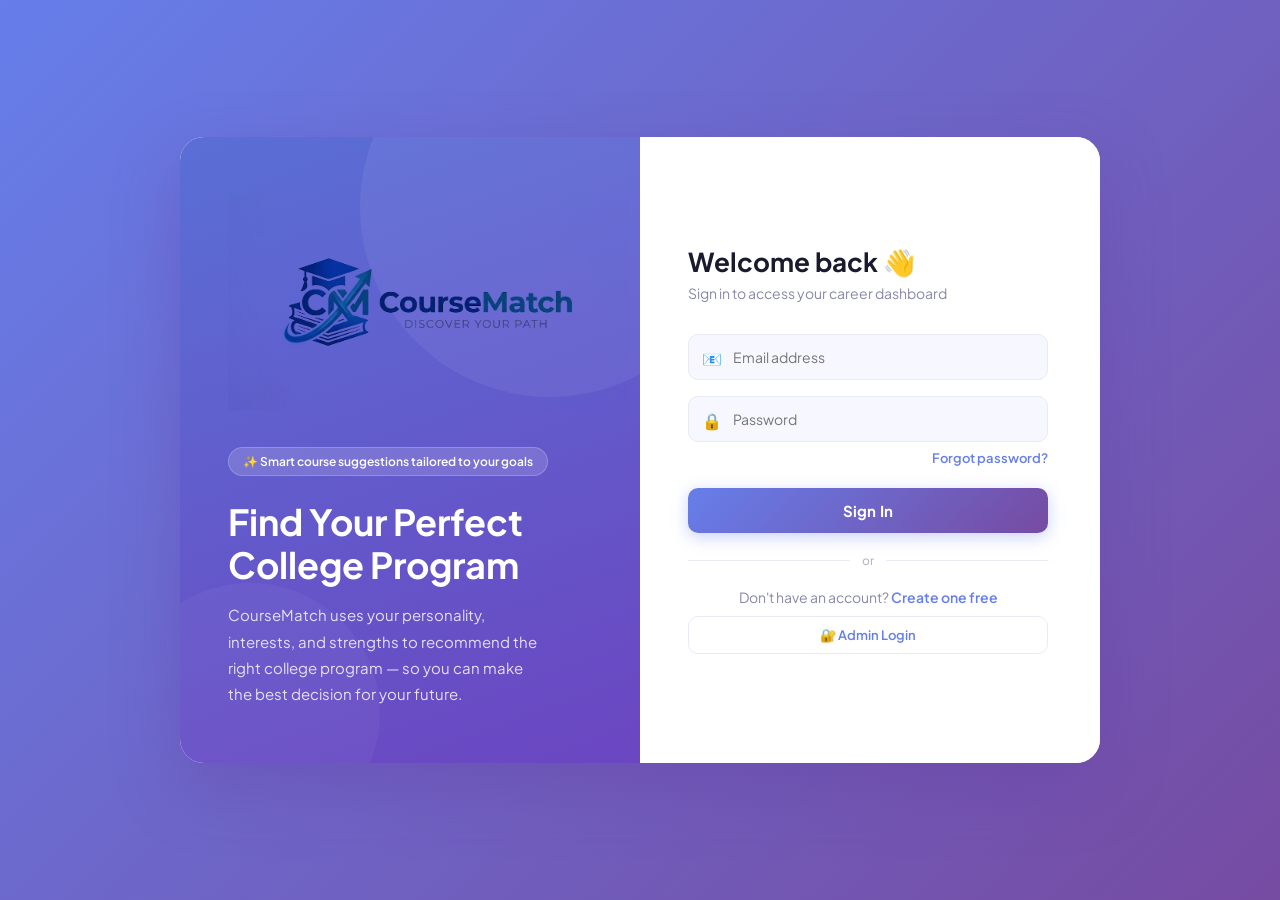
==== index.html @ 93cc166e "Upload CourseRecommender_new1" ====
<!DOCTYPE html>
<html lang="en">
<head>
  <meta charset="UTF-8">
  <meta name="viewport" content="width=device-width, initial-scale=1.0">
  <title>CourseMatch - Login</title>
  <link rel="stylesheet" href="style.css">
  <style>
    body.auth-page {
      background: linear-gradient(135deg, #667eea 0%, #764ba2 100%);
      min-height: 100vh;
      display: flex;
      justify-content: center;
      align-items: center;
      padding: 20px;
    }

    .wrapper {
      width: 100%;
      max-width: 920px;
      min-height: 540px;
      display: flex;
      border-radius: 24px;
      overflow: hidden;
      box-shadow: 0 24px 64px rgba(100,60,160,0.35);
      animation: slideUp 0.45s ease;
    }

    @keyframes slideUp {
      from { opacity: 0; transform: translateY(28px); }
      to   { opacity: 1; transform: translateY(0); }
    }

    /* ── Left Panel ── */
    .left {
      flex: 1;
      background: linear-gradient(160deg, #5a6fd6 0%, #6b46c1 100%);
      color: white;
      padding: 56px 48px;
      display: flex;
      flex-direction: column;
      justify-content: center;
      position: relative;
      overflow: hidden;
    }

    .left::before {
      content: '';
      position: absolute;
      width: 380px;
      height: 380px;
      border-radius: 50%;
      background: rgba(255,255,255,0.06);
      top: -120px;
      right: -100px;
    }

    .left::after {
      content: '';
      position: absolute;
      width: 260px;
      height: 260px;
      border-radius: 50%;
      background: rgba(255,255,255,0.04);
      bottom: -80px;
      left: -60px;
    }

    .logo {
      margin-bottom: 32px;
      position: relative;
    }

    .logo img {
      width: 400px;
      height: auto;
      object-fit: contain;
      mix-blend-mode: multiply;
      filter: brightness(1.05) contrast(1.05);
    }

    .left h1 {
      font-size: 36px;
      font-weight: 700;
      margin-bottom: 16px;
      position: relative;
      line-height: 1.2;
    }

    .left p {
      font-size: 15px;
      opacity: 0.82;
      line-height: 1.75;
      position: relative;
      max-width: 320px;
    }

    .left-badge {
      display: inline-flex;
      align-items: center;
      gap: 6px;
      background: rgba(255,255,255,0.15);
      border: 1px solid rgba(255,255,255,0.2);
      color: white;
      font-size: 12px;
      font-weight: 600;
      padding: 6px 14px;
      border-radius: 20px;
      margin-bottom: 24px;
      position: relative;
      width: fit-content;
    }

    /* ── Right Panel ── */
    .right {
      flex: 1;
      background: white;
      padding: 56px 48px;
      display: flex;
      flex-direction: column;
      justify-content: center;
    }

    .form-box { width: 100%; max-width: 360px; }

    .form-title {
      font-size: 26px;
      font-weight: 700;
      color: #1a1a2e;
      margin-bottom: 6px;
    }

    .form-sub {
      font-size: 14px;
      color: #8888aa;
      margin-bottom: 32px;
    }

    .input-group {
      position: relative;
      margin-bottom: 16px;
    }

    .input-group input {
      width: 100%;
      padding: 13px 14px 13px 44px;
      border-radius: 10px;
      border: 1.5px solid #e8eaf6;
      outline: none;
      font-size: 14px;
      font-family: inherit;
      color: #1a1a2e;
      background: #f7f8ff;
      transition: all 0.2s;
    }

    .input-group input:focus {
      border-color: #667eea;
      background: white;
      box-shadow: 0 0 0 3px rgba(102,126,234,0.12);
    }

    .input-group span {
      position: absolute;
      left: 14px;
      top: 14px;
      font-size: 16px;
      pointer-events: none;
    }

    /* ── Forgot Password ── */
    .forgot-row {
      display: flex;
      justify-content: flex-end;
      margin-top: -8px;
      margin-bottom: 18px;
    }

    .forgot-link {
      font-size: 13px;
      font-weight: 600;
      color: #667eea;
      text-decoration: none;
      transition: color 0.2s;
    }

    .forgot-link:hover { color: #764ba2; }

    .login-btn {
      width: 100%;
      padding: 13px;
      background: linear-gradient(135deg, #667eea, #764ba2);
      color: white;
      border: none;
      border-radius: 10px;
      font-size: 15px;
      font-weight: 700;
      font-family: inherit;
      cursor: pointer;
      transition: all 0.25s;
      margin-top: 4px;
      box-shadow: 0 4px 16px rgba(102,126,234,0.35);
      letter-spacing: 0.2px;
    }

    .login-btn:hover {
      transform: translateY(-2px);
      box-shadow: 0 8px 24px rgba(102,126,234,0.45);
    }

    .login-btn:active { transform: translateY(0); }

    .divider {
      display: flex;
      align-items: center;
      gap: 12px;
      margin: 20px 0;
    }

    .divider::before,
    .divider::after {
      content: '';
      flex: 1;
      height: 1px;
      background: #e8eaf6;
    }

    .divider span { font-size: 12px; color: #aaaacc; }

    .links {
      display: flex;
      flex-direction: column;
      gap: 10px;
      font-size: 14px;
      text-align: center;
      color: #8888aa;
    }

    .links a {
      color: #667eea;
      text-decoration: none;
      font-weight: 600;
      transition: color 0.2s;
    }

    .links a:hover { color: #764ba2; }

    .admin-link {
      display: inline-flex;
      align-items: center;
      justify-content: center;
      gap: 6px;
      padding: 10px;
      border: 1.5px solid #e8eaf6;
      border-radius: 10px;
      color: #8888aa;
      font-size: 13px;
      font-weight: 600;
      text-decoration: none;
      transition: all 0.2s;
    }

    .admin-link:hover {
      border-color: #667eea;
      color: #667eea;
      background: #f7f8ff;
    }

    /* ── Responsive ── */
    @media (max-width: 640px) {
      .left { display: none; }
      .wrapper { border-radius: 20px; }
      .right { padding: 40px 28px; }
    }
  </style>
</head>
<body class="auth-page">

<div class="wrapper">

  <!-- Left Section -->
  <div class="left">
    <div class="logo">
      <img src="images/logo.png" alt="CourseMatch Logo">
    </div>
    <div class="left-badge">✨ Smart course suggestions tailored to your goals</div>
    <h1>Find Your Perfect College Program</h1>
    <p>
      CourseMatch uses your personality, interests, and strengths to recommend
      the right college program — so you can make the best decision for your future.
    </p>
  </div>

  <!-- Right Section -->
  <div class="right">
    <div class="form-box">

      <div class="form-title">Welcome back 👋</div>
      <div class="form-sub">Sign in to access your career dashboard</div>

      <div class="input-group">
        <span>📧</span>
        <input id="email" type="email" placeholder="Email address" autocomplete="email">
      </div>

      <div class="input-group">
        <span>🔒</span>
        <input id="password" type="password" placeholder="Password" autocomplete="current-password">
      </div>

      <!-- Forgot Password -->
      <div class="forgot-row">
        <a href="forgot-password.html" class="forgot-link">Forgot password?</a>
      </div>

      <button class="login-btn" onclick="login()">Sign In</button>

      <div class="divider"><span>or</span></div>

      <div class="links">
        <p>Don't have an account? <a href="register.html">Create one free</a></p>
        <a href="admin-login.html" class="admin-link">🔐 Admin Login</a>
      </div>

    </div>
  </div>

</div>

<script src="script.js"></script>
</body>
</html>
---- style.css ----
@import url('https://fonts.googleapis.com/css2?family=Plus+Jakarta+Sans:wght@400;500;600;700&display=swap');

:root {
    --purple-1: #667eea;
    --purple-2: #764ba2;
    --purple-dark: #4c63d2;
    --purple-light: #eef0fd;
    --purple-mid: #8b9cf4;
    --text-dark: #1a1a2e;
    --text-mid: #4a4a6a;
    --text-light: #8888aa;
    --white: #ffffff;
    --surface: #f7f8ff;
    --border: #e8eaf6;
    --shadow-sm: 0 2px 8px rgba(102,126,234,0.08);
    --shadow-md: 0 8px 24px rgba(102,126,234,0.15);
    --shadow-lg: 0 20px 50px rgba(102,126,234,0.2);
    --radius-sm: 8px;
    --radius-md: 12px;
    --radius-lg: 20px;
    --gradient: linear-gradient(135deg, var(--purple-1), var(--purple-2));
}

* {
    margin: 0;
    padding: 0;
    box-sizing: border-box;
    font-family: 'Plus Jakarta Sans', 'Segoe UI', sans-serif;
}

body {
    min-height: 100vh;
    background: var(--surface);
    color: var(--text-dark);
}

/* ===== AUTH PAGES (login, register, admin-login) ===== */
body.auth-page {
    background: var(--gradient);
    display: flex;
    justify-content: center;
    align-items: center;
    padding: 20px;
}

.wrapper {
    width: 100%;
    max-width: 900px;
    min-height: 520px;
    display: flex;
    border-radius: var(--radius-lg);
    overflow: hidden;
    box-shadow: var(--shadow-lg);
    background: var(--white);
}

.left {
    flex: 1;
    background: var(--gradient);
    color: var(--white);
    padding: 60px 40px;
    display: flex;
    flex-direction: column;
    justify-content: center;
    align-items: flex-start;
    position: relative;
    overflow: hidden;
}

.left::before {
    content: '';
    position: absolute;
    width: 300px;
    height: 300px;
    border-radius: 50%;
    background: rgba(255,255,255,0.06);
    top: -80px;
    right: -80px;
}

.left::after {
    content: '';
    position: absolute;
    width: 200px;
    height: 200px;
    border-radius: 50%;
    background: rgba(255,255,255,0.04);
    bottom: -60px;
    left: -60px;
}

.left h1 {
    font-size: 38px;
    font-weight: 700;
    margin-bottom: 15px;
    position: relative;
}

.left p {
    font-size: 15px;
    opacity: 0.85;
    line-height: 1.7;
    position: relative;
}

.right {
    flex: 1;
    background: var(--white);
    padding: 50px 40px;
    display: flex;
    flex-direction: column;
    justify-content: center;
    align-items: flex-start;
}

/* ===== FORM ===== */
.form-box {
    width: 100%;
    max-width: 380px;
}

.form-title {
    font-size: 24px;
    font-weight: 700;
    margin-bottom: 6px;
    color: var(--text-dark);
}

.form-sub {
    font-size: 14px;
    margin-bottom: 28px;
    color: var(--text-light);
}

.input-group {
    position: relative;
    margin-bottom: 16px;
}

.input-group input,
.input-group select {
    width: 100%;
    padding: 12px 12px 12px 42px;
    border-radius: var(--radius-sm);
    border: 1.5px solid var(--border);
    outline: none;
    font-size: 14px;
    font-family: inherit;
    color: var(--text-dark);
    background: var(--white);
    transition: border-color 0.2s, box-shadow 0.2s;
}

.input-group span {
    position: absolute;
    left: 13px;
    top: 13px;
    font-size: 16px;
    color: var(--text-light);
    pointer-events: none;
}

input:focus,
select:focus {
    border-color: var(--purple-1);
    box-shadow: 0 0 0 3px rgba(102,126,234,0.12);
}

/* ===== BUTTONS ===== */
button {
    width: 100%;
    padding: 12px;
    background: var(--gradient);
    color: var(--white);
    border: none;
    border-radius: var(--radius-sm);
    font-size: 15px;
    font-weight: 600;
    font-family: inherit;
    cursor: pointer;
    transition: all 0.25s;
}

button:hover {
    transform: translateY(-2px);
    box-shadow: 0 6px 20px rgba(102,126,234,0.4);
}

button:active {
    transform: translateY(0);
}

/* ===== LINKS ===== */
.links {
    margin-top: 16px;
    font-size: 14px;
    text-align: center;
    width: 100%;
    color: var(--text-light);
}

.links a {
    color: var(--purple-1);
    text-decoration: none;
    font-weight: 600;
}

.links a:hover {
    color: var(--purple-2);
}

/* ===== LOGO ===== */
.logo img {
    width: 500px;
    height: auto;
    object-fit: contain;
    mix-blend-mode: multiply;
    filter: brightness(1.05) contrast(1.05);
}

/* ===== SR ONLY ===== */
.sr-only {
    position: absolute;
    width: 1px;
    height: 1px;
    padding: 0;
    margin: -1px;
    overflow: hidden;
    clip: rect(0,0,0,0);
    border: 0;
}

/* ===== DASHBOARD LAYOUT ===== */
.app {
    display: flex;
    min-height: 100vh;
}

/* ===== SIDEBAR (student pages) ===== */
.sidebar {
    width: 240px;
    background: var(--gradient);
    color: var(--white);
    padding: 28px 20px;
    display: flex;
    flex-direction: column;
    position: fixed;
    height: 100vh;
    overflow-y: auto;
    box-shadow: 4px 0 20px rgba(102,126,234,0.2);
}

.sidebar h2 {
    font-size: 20px;
    font-weight: 700;
    margin-bottom: 32px;
    color: var(--white);
}

.sidebar a {
    display: flex;
    align-items: center;
    gap: 10px;
    color: rgba(255,255,255,0.8);
    text-decoration: none;
    margin-bottom: 6px;
    padding: 10px 14px;
    border-radius: var(--radius-sm);
    font-size: 14px;
    font-weight: 500;
    transition: all 0.2s;
}

.sidebar a:hover {
    background: rgba(255,255,255,0.15);
    color: var(--white);
}

.sidebar a.active {
    background: rgba(255,255,255,0.2);
    color: var(--white);
    font-weight: 600;
}

/* ===== SIDEBAR (admin pages) ===== */
.sidebar-logo {
    font-size: 20px;
    font-weight: 700;
    margin-bottom: 6px;
    color: var(--white);
}

.sidebar-role {
    font-size: 11px;
    font-weight: 600;
    letter-spacing: 1.5px;
    text-transform: uppercase;
    padding: 3px 10px;
    border-radius: 20px;
    display: inline-block;
    margin-bottom: 30px;
}

.role-superadmin { background: #f6ad55; color: #1a202c; }
.role-moderator  { background: #68d391; color: #1a202c; }
.role-viewer     { background: #a0c4ff; color: #1a202c; }

.sidebar nav a {
    display: flex;
    align-items: center;
    gap: 10px;
    color: rgba(255,255,255,0.7);
    text-decoration: none;
    padding: 10px 14px;
    border-radius: var(--radius-sm);
    margin-bottom: 4px;
    font-size: 14px;
    font-weight: 500;
    transition: all 0.2s;
}

.sidebar nav a:hover,
.sidebar nav a.active {
    background: rgba(255,255,255,0.18);
    color: var(--white);
}

.sidebar nav a.hidden { display: none; }

.sidebar-logout {
    margin-top: auto;
    padding-top: 20px;
    border-top: 1px solid rgba(255,255,255,0.2);
}

.sidebar-logout a {
    display: flex;
    align-items: center;
    gap: 10px;
    color: rgba(255,200,200,0.9);
    text-decoration: none;
    padding: 10px 14px;
    border-radius: var(--radius-sm);
    font-size: 14px;
    transition: all 0.2s;
}

.sidebar-logout a:hover {
    background: rgba(255,100,100,0.15);
    color: #ffaaaa;
}

/* ===== CONTENT AREAS ===== */
.content {
    margin-left: 240px;
    flex: 1;
    padding: 40px;
}

.main {
    margin-left: 240px;
    flex: 1;
    padding: 36px;
    background: var(--surface);
    min-height: 100vh;
}

/* ===== PAGE HEADER ===== */
.page-header h1 {
    font-size: 26px;
    font-weight: 700;
    margin-bottom: 6px;
    color: var(--text-dark);
}

.page-header p {
    color: var(--text-light);
    margin-bottom: 28px;
    font-size: 15px;
}

.page-title {
    font-size: 24px;
    font-weight: 700;
    color: var(--text-dark);
    margin-bottom: 4px;
}

.page-sub {
    color: var(--text-light);
    font-size: 14px;
    margin-bottom: 28px;
}

/* ===== CARDS ===== */
.card {
    background: var(--white);
    border-radius: var(--radius-md);
    padding: 28px;
    box-shadow: var(--shadow-sm);
    margin-bottom: 20px;
    max-width: 900px;
    border: 1px solid var(--border);
    transition: box-shadow 0.2s, transform 0.2s;
}

.card:hover {
    transform: translateY(-2px);
    box-shadow: var(--shadow-md);
}

/* ===== ASSESSMENT ===== */
.assessment-card {
    max-width: 700px;
    margin: auto;
    text-align: center;
}

#questionText {
    font-size: 22px;
    margin: 30px 0;
    font-weight: 600;
    color: var(--text-dark);
    line-height: 1.4;
}

/* Progress Bar */
.progress {
    width: 100%;
    height: 8px;
    background: var(--border);
    border-radius: 20px;
    margin-bottom: 20px;
    overflow: hidden;
}

#progressBar {
    height: 100%;
    width: 0%;
    background: var(--gradient);
    border-radius: 20px;
    transition: width 0.4s ease;
}

/* Answer Buttons */
.answers {
    display: flex;
    gap: 16px;
    justify-content: center;
    margin: 30px 0;
    flex-wrap: wrap;
}

.answers button {
    padding: 14px 28px;
    border: 2px solid var(--border);
    border-radius: var(--radius-sm);
    font-size: 15px;
    font-weight: 600;
    cursor: pointer;
    background: var(--white);
    color: var(--text-mid);
    width: auto;
    transition: all 0.2s;
}

.answers button:hover {
    background: var(--purple-light);
    border-color: var(--purple-1);
    color: var(--purple-1);
    transform: translateY(-2px);
    box-shadow: var(--shadow-sm);
}

.answers button.selected {
    background: var(--gradient);
    border-color: transparent;
    color: var(--white);
    box-shadow: 0 4px 12px rgba(102,126,234,0.35);
}

/* Nav Buttons */
.nav-buttons {
    display: flex;
    justify-content: space-between;
    margin-top: 30px;
    gap: 12px;
}

.nav-buttons button {
    width: 140px;
    background: var(--text-dark);
    opacity: 0.75;
}

.nav-buttons button:hover {
    opacity: 1;
    box-shadow: 0 4px 12px rgba(0,0,0,0.2);
}

/* ===== RESULTS PAGE ===== */
.personality-badge {
    display: inline-block;
    padding: 10px 20px;
    border-radius: var(--radius-sm);
    background: var(--gradient);
    color: var(--white);
    font-weight: 700;
    margin: 10px 0;
    box-shadow: var(--shadow-sm);
}

.course-card {
    background: var(--white);
    border-radius: var(--radius-md);
    padding: 24px;
    margin: 16px 0;
    box-shadow: var(--shadow-sm);
    border: 1px solid var(--border);
    transition: all 0.3s;
}

.course-card:hover {
    transform: translateY(-4px);
    box-shadow: var(--shadow-md);
    border-color: var(--purple-mid);
}

.course-card h3 {
    margin-bottom: 6px;
    font-size: 17px;
    color: var(--text-dark);
}

.confidence,
.match-level {
    font-weight: 700;
    color: var(--purple-1);
    margin-bottom: 8px;
    font-size: 14px;
}

canvas {
    max-width: 500px;
    margin: auto;
    display: block;
}

/* ===== STAT CARDS (admin) ===== */
.stat-grid {
    display: grid;
    grid-template-columns: repeat(auto-fit, minmax(180px, 1fr));
    gap: 16px;
    margin-bottom: 28px;
}

.stat-card {
    background: var(--white);
    border-radius: var(--radius-md);
    padding: 24px;
    box-shadow: var(--shadow-sm);
    border: 1px solid var(--border);
    position: relative;
    overflow: hidden;
    transition: box-shadow 0.2s, transform 0.2s;
}

.stat-card::before {
    content: '';
    position: absolute;
    top: 0;
    left: 0;
    right: 0;
    height: 3px;
    background: var(--gradient);
}

.stat-card:hover {
    transform: translateY(-2px);
    box-shadow: var(--shadow-md);
}

.stat-card .label {
    font-size: 12px;
    font-weight: 600;
    color: var(--text-light);
    text-transform: uppercase;
    letter-spacing: 0.5px;
    margin-bottom: 8px;
}

.stat-card .value {
    font-size: 36px;
    font-weight: 700;
    color: var(--text-dark);
    background: var(--gradient);
    -webkit-background-clip: text;
    -webkit-text-fill-color: transparent;
    background-clip: text;
}

.stat-card .sub {
    font-size: 12px;
    color: var(--text-light);
    margin-top: 4px;
}

/* ===== PANELS ===== */
.panel { display: none; }
.panel.active { display: block; }

/* ===== TABLES ===== */
.table-wrap {
    background: var(--white);
    border-radius: var(--radius-md);
    box-shadow: var(--shadow-sm);
    overflow: hidden;
    margin-bottom: 24px;
    border: 1px solid var(--border);
}

.table-header {
    padding: 18px 22px;
    border-bottom: 1px solid var(--border);
    display: flex;
    justify-content: space-between;
    align-items: center;
    background: var(--white);
}

.table-header h3 {
    font-size: 15px;
    font-weight: 700;
    color: var(--text-dark);
}

table { width: 100%; border-collapse: collapse; }

th {
    background: var(--surface);
    padding: 12px 16px;
    text-align: left;
    font-size: 11px;
    font-weight: 700;
    color: var(--text-light);
    text-transform: uppercase;
    letter-spacing: 0.6px;
    border-bottom: 1px solid var(--border);
}

td {
    padding: 13px 16px;
    font-size: 14px;
    color: var(--text-mid);
    border-top: 1px solid var(--border);
}

tr:hover td { background: var(--purple-light); }

/* ===== BADGES ===== */
.badge {
    display: inline-block;
    padding: 3px 10px;
    border-radius: 20px;
    font-size: 11px;
    font-weight: 700;
    text-transform: uppercase;
    letter-spacing: 0.3px;
}

.badge-stem       { background: #e8eeff; color: var(--purple-dark); }
.badge-abm        { background: #e6f7ee; color: #276749; }
.badge-humss      { background: #fce8f3; color: #97266d; }
.badge-superadmin { background: #fff3e0; color: #c05621; }
.badge-moderator  { background: #e6f7ee; color: #276749; }
.badge-viewer     { background: #e8eeff; color: var(--purple-dark); }

/* ===== ADMIN BUTTONS ===== */
.btn {
    padding: 8px 16px;
    border-radius: var(--radius-sm);
    border: none;
    font-size: 13px;
    font-weight: 600;
    font-family: inherit;
    cursor: pointer;
    transition: all 0.2s;
    width: auto;
}

.btn-danger { background: #fff0f0; color: #c53030; border: 1px solid #fed7d7; }
.btn-danger:hover { background: #fc8181; color: white; transform: none; box-shadow: none; border-color: transparent; }

.btn-primary { background: var(--gradient); color: var(--white); }
.btn-primary:hover { transform: translateY(-1px); box-shadow: 0 4px 12px rgba(102,126,234,0.4); }

.btn-cancel { background: var(--surface); color: var(--text-mid); border: 1px solid var(--border); }
.btn-cancel:hover { background: var(--border); transform: none; box-shadow: none; }

.search-input {
    padding: 8px 14px;
    border: 1.5px solid var(--border);
    border-radius: var(--radius-sm);
    font-size: 13px;
    font-family: inherit;
    outline: none;
    width: 200px;
    transition: border-color 0.2s;
}

.search-input:focus { border-color: var(--purple-1); }

/* ===== MODAL ===== */
.modal-backdrop {
    display: none;
    position: fixed;
    inset: 0;
    background: rgba(26,20,60,0.5);
    z-index: 100;
    justify-content: center;
    align-items: center;

-webkit-backdrop-filter: blur(2px);    backdrop-filter: blur(2px);
}

.modal-backdrop.open { display: flex; }

.modal {
    background: var(--white);
    border-radius: var(--radius-lg);
    padding: 36px;
    width: 100%;
    max-width: 420px;
    box-shadow: var(--shadow-lg);
    border: 1px solid var(--border);
}

.modal h3 {
    margin-bottom: 22px;
    font-size: 18px;
    font-weight: 700;
    color: var(--text-dark);
}

.modal input,
.modal select {
    width: 100%;
    padding: 11px 14px;
    border: 1.5px solid var(--border);
    border-radius: var(--radius-sm);
    font-size: 14px;
    font-family: inherit;
    margin-bottom: 14px;
    outline: none;
    color: var(--text-dark);
    transition: border-color 0.2s;
}

.modal input:focus,
.modal select:focus { border-color: var(--purple-1); box-shadow: 0 0 0 3px rgba(102,126,234,0.1); }

.modal-actions { display: flex; gap: 10px; margin-top: 6px; }

/* ===== TOAST ===== */
#toast {
    position: fixed;
    bottom: 28px;
    right: 28px;
    background: var(--text-dark);
    color: var(--white);
    padding: 12px 22px;
    border-radius: var(--radius-sm);
    font-size: 14px;
    font-weight: 500;
    box-shadow: var(--shadow-md);
    opacity: 0;
    transform: translateY(10px);
    transition: all 0.3s;
    pointer-events: none;
    z-index: 200;
    border-left: 3px solid var(--purple-1);
}

#toast.show { opacity: 1; transform: translateY(0); }

/* ===== ADMIN LOGIN BOX ===== */
.admin-login-box {
    background: var(--white);
    border-radius: var(--radius-lg);
    padding: 48px 40px;
    width: 100%;
    max-width: 400px;
    box-shadow: var(--shadow-lg);
    border: 1px solid rgba(255,255,255,0.2);
}

.admin-badge {
    display: inline-block;
    background: var(--gradient);
    color: var(--white);
    font-size: 11px;
    font-weight: 700;
    letter-spacing: 2px;
    padding: 4px 14px;
    border-radius: 20px;
    margin-bottom: 16px;
    text-transform: uppercase;
}

.admin-login-box h2 {
    font-size: 26px;
    font-weight: 700;
    color: var(--text-dark);
    margin-bottom: 6px;
}

.admin-login-box p {
    color: var(--text-light);
    font-size: 14px;
    margin-bottom: 28px;
}

.back-link {
    text-align: center;
    margin-top: 16px;
    font-size: 13px;
    color: var(--text-light);
}

.back-link a {
    color: var(--purple-1);
    text-decoration: none;
    font-weight: 600;
}

.back-link a:hover { color: var(--purple-2); }
/* ── Course Recommendation Cards in Modal ── */
.modal-section-title {
  font-size: 11px; font-weight: 700; color: #8888aa;
  text-transform: uppercase; letter-spacing: 0.6px;
  margin: 20px 0 12px;
}
.modal-insight {
  background: #f3f0ff; border-left: 3px solid #764ba2;
  border-radius: 8px; padding: 12px 14px;
  font-size: 13px; color: #4a4a6a; margin-bottom: 4px;
  line-height: 1.5;
}
.course-rec-card {
  border: 1.5px solid #e8eaf6; border-radius: 12px;
  padding: 14px 16px; margin-bottom: 10px;
  background: #fafbff; transition: box-shadow 0.2s;
}
.course-rec-card:first-of-type {
  border-color: #c7d0ff;
  background: linear-gradient(135deg, #fafbff, #f3f0ff);
}
.course-rec-card:hover { box-shadow: 0 4px 14px rgba(102,126,234,0.1); }
.course-rec-top {
  display: flex; justify-content: space-between;
  align-items: flex-start; margin-bottom: 8px;
}
.course-rec-name {
  font-size: 14px; font-weight: 700; color: #1a1a2e; line-height: 1.3;
}
.course-rec-college {
  font-size: 11px; color: #8888aa; margin-top: 2px;
}
.course-rec-pct {
  font-size: 16px; font-weight: 800;
  background: linear-gradient(135deg, #667eea, #764ba2);
  -webkit-background-clip: text; -webkit-text-fill-color: transparent;
  background-clip: text; flex-shrink: 0; margin-left: 10px;
}
.course-rec-bar-track {
  height: 6px; background: #eef0fd; border-radius: 20px; overflow: hidden;
}
.course-rec-bar-fill {
  height: 100%; border-radius: 20px;
  background: linear-gradient(90deg, #667eea, #764ba2);
  transition: width 0.6s ease;
}
.best-match-pill {
  display: inline-block; font-size: 10px; font-weight: 700;
  background: linear-gradient(135deg,#667eea,#764ba2);
  color: white; border-radius: 20px; padding: 2px 10px; margin-bottom: 8px;
}
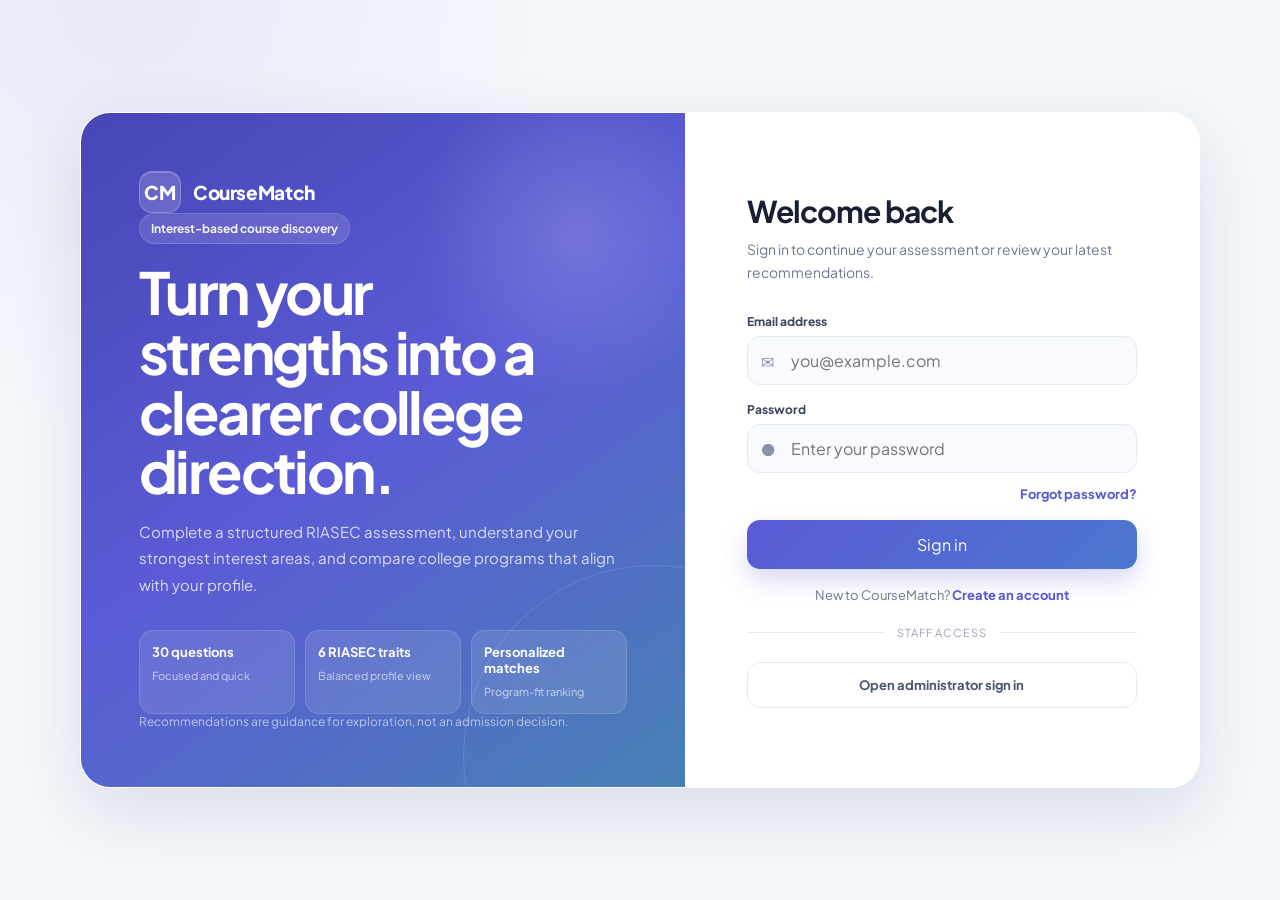
==== commit 0e52c726: "Redesign student sign-in experience" ====
--- a/index.html
+++ b/index.html
@@ -3,330 +3,109 @@
 <head>
   <meta charset="UTF-8">
   <meta name="viewport" content="width=device-width, initial-scale=1.0">
-  <title>CourseMatch - Login</title>
+  <meta name="description" content="CourseMatch helps students explore college programs using a RIASEC-based interest assessment.">
+  <title>CourseMatch · Find a program that fits you</title>
   <link rel="stylesheet" href="style.css">
-  <style>
-    body.auth-page {
-      background: linear-gradient(135deg, #667eea 0%, #764ba2 100%);
-      min-height: 100vh;
-      display: flex;
-      justify-content: center;
-      align-items: center;
-      padding: 20px;
-    }
+  <link rel="stylesheet" href="modern.css">
+</head>
+<body class="auth-page cm-page">
 
-    .wrapper {
-      width: 100%;
-      max-width: 920px;
-      min-height: 540px;
-      display: flex;
-      border-radius: 24px;
-      overflow: hidden;
-      box-shadow: 0 24px 64px rgba(100,60,160,0.35);
-      animation: slideUp 0.45s ease;
-    }
+<main class="auth-shell" aria-label="CourseMatch sign in">
+  <section class="auth-brand-panel">
+    <div class="brand-lockup">
+      <span class="brand-mark" aria-hidden="true">CM</span>
+      <span>CourseMatch</span>
+    </div>
 
-    @keyframes slideUp {
-      from { opacity: 0; transform: translateY(28px); }
-      to   { opacity: 1; transform: translateY(0); }
-    }
+    <div class="auth-copy">
+      <div class="auth-eyebrow">Interest-based course discovery</div>
+      <h1>Turn your strengths into a clearer college direction.</h1>
+      <p>
+        Complete a structured RIASEC assessment, understand your strongest interest areas,
+        and compare college programs that align with your profile.
+      </p>
 
-    /* ── Left Panel ── */
-    .left {
-      flex: 1;
-      background: linear-gradient(160deg, #5a6fd6 0%, #6b46c1 100%);
-      color: white;
-      padding: 56px 48px;
-      display: flex;
-      flex-direction: column;
-      justify-content: center;
-      position: relative;
-      overflow: hidden;
-    }
+      <div class="auth-points" aria-label="CourseMatch highlights">
+        <div class="auth-point">
+          <strong>30 questions</strong>
+          <span>Focused and quick</span>
+        </div>
+        <div class="auth-point">
+          <strong>6 RIASEC traits</strong>
+          <span>Balanced profile view</span>
+        </div>
+        <div class="auth-point">
+          <strong>Personalized matches</strong>
+          <span>Program-fit ranking</span>
+        </div>
+      </div>
+    </div>
 
-    .left::before {
-      content: '';
-      position: absolute;
-      width: 380px;
-      height: 380px;
-      border-radius: 50%;
-      background: rgba(255,255,255,0.06);
-      top: -120px;
-      right: -100px;
-    }
+    <div class="auth-footnote">
+      Recommendations are guidance for exploration, not an admission decision.
+    </div>
+  </section>
 
-    .left::after {
-      content: '';
-      position: absolute;
-      width: 260px;
-      height: 260px;
-      border-radius: 50%;
-      background: rgba(255,255,255,0.04);
-      bottom: -80px;
-      left: -60px;
-    }
+  <section class="auth-form-panel">
+    <div class="auth-form-wrap">
+      <h2>Welcome back</h2>
+      <p class="lead">Sign in to continue your assessment or review your latest recommendations.</p>
 
-    .logo {
-      margin-bottom: 32px;
-      position: relative;
-    }
+      <form id="loginForm" novalidate>
+        <div class="form-field">
+          <label for="email">Email address</label>
+          <div class="field-control">
+            <span class="field-icon" aria-hidden="true">✉</span>
+            <input
+              id="email"
+              name="email"
+              type="email"
+              placeholder="you@example.com"
+              autocomplete="email"
+              inputmode="email"
+              required
+            >
+          </div>
+        </div>
 
-    .logo img {
-      width: 400px;
-      height: auto;
-      object-fit: contain;
-      mix-blend-mode: multiply;
-      filter: brightness(1.05) contrast(1.05);
-    }
+        <div class="form-field">
+          <label for="password">Password</label>
+          <div class="field-control">
+            <span class="field-icon" aria-hidden="true">●</span>
+            <input
+              id="password"
+              name="password"
+              type="password"
+              placeholder="Enter your password"
+              autocomplete="current-password"
+              required
+            >
+          </div>
+        </div>
 
-    .left h1 {
-      font-size: 36px;
-      font-weight: 700;
-      margin-bottom: 16px;
-      position: relative;
-      line-height: 1.2;
-    }
+        <div class="auth-row">
+          <a class="text-link" href="forgot-password.html">Forgot password?</a>
+        </div>
 
-    .left p {
-      font-size: 15px;
-      opacity: 0.82;
-      line-height: 1.75;
-      position: relative;
-      max-width: 320px;
-    }
+        <div id="msg-box" class="form-message" role="alert" aria-live="polite"></div>
 
-    .left-badge {
-      display: inline-flex;
-      align-items: center;
-      gap: 6px;
-      background: rgba(255,255,255,0.15);
-      border: 1px solid rgba(255,255,255,0.2);
-      color: white;
-      font-size: 12px;
-      font-weight: 600;
-      padding: 6px 14px;
-      border-radius: 20px;
-      margin-bottom: 24px;
-      position: relative;
-      width: fit-content;
-    }
+        <button id="loginButton" class="primary-submit" type="submit">Sign in</button>
+      </form>
 
-    /* ── Right Panel ── */
-    .right {
-      flex: 1;
-      background: white;
-      padding: 56px 48px;
-      display: flex;
-      flex-direction: column;
-      justify-content: center;
-    }
-
-    .form-box { width: 100%; max-width: 360px; }
-
-    .form-title {
-      font-size: 26px;
-      font-weight: 700;
-      color: #1a1a2e;
-      margin-bottom: 6px;
-    }
-
-    .form-sub {
-      font-size: 14px;
-      color: #8888aa;
-      margin-bottom: 32px;
-    }
-
-    .input-group {
-      position: relative;
-      margin-bottom: 16px;
-    }
-
-    .input-group input {
-      width: 100%;
-      padding: 13px 14px 13px 44px;
-      border-radius: 10px;
-      border: 1.5px solid #e8eaf6;
-      outline: none;
-      font-size: 14px;
-      font-family: inherit;
-      color: #1a1a2e;
-      background: #f7f8ff;
-      transition: all 0.2s;
-    }
-
-    .input-group input:focus {
-      border-color: #667eea;
-      background: white;
-      box-shadow: 0 0 0 3px rgba(102,126,234,0.12);
-    }
-
-    .input-group span {
-      position: absolute;
-      left: 14px;
-      top: 14px;
-      font-size: 16px;
-      pointer-events: none;
-    }
-
-    /* ── Forgot Password ── */
-    .forgot-row {
-      display: flex;
-      justify-content: flex-end;
-      margin-top: -8px;
-      margin-bottom: 18px;
-    }
-
-    .forgot-link {
-      font-size: 13px;
-      font-weight: 600;
-      color: #667eea;
-      text-decoration: none;
-      transition: color 0.2s;
-    }
-
-    .forgot-link:hover { color: #764ba2; }
-
-    .login-btn {
-      width: 100%;
-      padding: 13px;
-      background: linear-gradient(135deg, #667eea, #764ba2);
-      color: white;
-      border: none;
-      border-radius: 10px;
-      font-size: 15px;
-      font-weight: 700;
-      font-family: inherit;
-      cursor: pointer;
-      transition: all 0.25s;
-      margin-top: 4px;
-      box-shadow: 0 4px 16px rgba(102,126,234,0.35);
-      letter-spacing: 0.2px;
-    }
-
-    .login-btn:hover {
-      transform: translateY(-2px);
-      box-shadow: 0 8px 24px rgba(102,126,234,0.45);
-    }
-
-    .login-btn:active { transform: translateY(0); }
-
-    .divider {
-      display: flex;
-      align-items: center;
-      gap: 12px;
-      margin: 20px 0;
-    }
-
-    .divider::before,
-    .divider::after {
-      content: '';
-      flex: 1;
-      height: 1px;
-      background: #e8eaf6;
-    }
-
-    .divider span { font-size: 12px; color: #aaaacc; }
-
-    .links {
-      display: flex;
-      flex-direction: column;
-      gap: 10px;
-      font-size: 14px;
-      text-align: center;
-      color: #8888aa;
-    }
-
-    .links a {
-      color: #667eea;
-      text-decoration: none;
-      font-weight: 600;
-      transition: color 0.2s;
-    }
-
-    .links a:hover { color: #764ba2; }
-
-    .admin-link {
-      display: inline-flex;
-      align-items: center;
-      justify-content: center;
-      gap: 6px;
-      padding: 10px;
-      border: 1.5px solid #e8eaf6;
-      border-radius: 10px;
-      color: #8888aa;
-      font-size: 13px;
-      font-weight: 600;
-      text-decoration: none;
-      transition: all 0.2s;
-    }
-
-    .admin-link:hover {
-      border-color: #667eea;
-      color: #667eea;
-      background: #f7f8ff;
-    }
-
-    /* ── Responsive ── */
-    @media (max-width: 640px) {
-      .left { display: none; }
-      .wrapper { border-radius: 20px; }
-      .right { padding: 40px 28px; }
-    }
-  </style>
-</head>
-<body class="auth-page">
-
-<div class="wrapper">
-
-  <!-- Left Section -->
-  <div class="left">
-    <div class="logo">
-      <img src="images/logo.png" alt="CourseMatch Logo">
-    </div>
-    <div class="left-badge">✨ Smart course suggestions tailored to your goals</div>
-    <h1>Find Your Perfect College Program</h1>
-    <p>
-      CourseMatch uses your personality, interests, and strengths to recommend
-      the right college program — so you can make the best decision for your future.
-    </p>
-  </div>
-
-  <!-- Right Section -->
-  <div class="right">
-    <div class="form-box">
-
-      <div class="form-title">Welcome back 👋</div>
-      <div class="form-sub">Sign in to access your career dashboard</div>
-
-      <div class="input-group">
-        <span>📧</span>
-        <input id="email" type="email" placeholder="Email address" autocomplete="email">
+      <div class="auth-switch">
+        New to CourseMatch?
+        <a class="text-link" href="register.html">Create an account</a>
       </div>
 
-      <div class="input-group">
-        <span>🔒</span>
-        <input id="password" type="password" placeholder="Password" autocomplete="current-password">
-      </div>
-
-      <!-- Forgot Password -->
-      <div class="forgot-row">
-        <a href="forgot-password.html" class="forgot-link">Forgot password?</a>
-      </div>
-
-      <button class="login-btn" onclick="login()">Sign In</button>
-
-      <div class="divider"><span>or</span></div>
-
-      <div class="links">
-        <p>Don't have an account? <a href="register.html">Create one free</a></p>
-        <a href="admin-login.html" class="admin-link">🔐 Admin Login</a>
-      </div>
-
+      <div class="auth-divider"><span>Staff access</span></div>
+      <a class="secondary-action" href="admin-login.html">Open administrator sign in</a>
     </div>
-  </div>
-
-</div>
+  </section>
+</main>
 
 <script src="script.js"></script>
+<script>
+  document.getElementById('loginForm').addEventListener('submit', login);
+</script>
 </body>
-</html>+</html>
--- a/modern.css
+++ b/modern.css
@@ -0,0 +1,1087 @@
+/* CourseMatch student experience — modern UI layer */
+:root {
+  --cm-bg: #f4f7fb;
+  --cm-surface: #ffffff;
+  --cm-surface-soft: #f8faff;
+  --cm-ink: #172033;
+  --cm-muted: #6e7890;
+  --cm-line: #e4e9f2;
+  --cm-primary: #5b5bd6;
+  --cm-primary-dark: #4545b8;
+  --cm-accent: #18a6a6;
+  --cm-success: #178b62;
+  --cm-danger: #c34254;
+  --cm-warning: #b46a12;
+  --cm-shadow: 0 24px 70px rgba(35, 45, 80, 0.12);
+  --cm-shadow-soft: 0 12px 35px rgba(35, 45, 80, 0.08);
+  --cm-radius: 22px;
+  --cm-radius-sm: 14px;
+}
+
+body.cm-page {
+  background:
+    radial-gradient(circle at 10% 0%, rgba(91, 91, 214, 0.08), transparent 30%),
+    var(--cm-bg);
+  color: var(--cm-ink);
+}
+
+.cm-page button,
+.cm-page input,
+.cm-page select {
+  font: inherit;
+}
+
+.cm-page button:focus-visible,
+.cm-page a:focus-visible,
+.cm-page input:focus-visible,
+.cm-page select:focus-visible {
+  outline: 3px solid rgba(91, 91, 214, 0.22);
+  outline-offset: 2px;
+}
+
+/* Auth */
+.auth-shell {
+  width: min(1120px, 100%);
+  min-height: 650px;
+  display: grid;
+  grid-template-columns: 1.08fr 0.92fr;
+  background: var(--cm-surface);
+  border: 1px solid rgba(255,255,255,0.65);
+  border-radius: 30px;
+  overflow: hidden;
+  box-shadow: var(--cm-shadow);
+}
+
+.auth-brand-panel {
+  position: relative;
+  overflow: hidden;
+  padding: 58px;
+  display: flex;
+  flex-direction: column;
+  justify-content: space-between;
+  color: white;
+  background:
+    radial-gradient(circle at 82% 18%, rgba(255,255,255,0.16), transparent 22%),
+    linear-gradient(145deg, #4646b6 0%, #5b5bd6 48%, #3f8fa7 120%);
+}
+
+.auth-brand-panel::after {
+  content: "";
+  position: absolute;
+  width: 380px;
+  height: 380px;
+  border-radius: 50%;
+  border: 1px solid rgba(255,255,255,0.12);
+  right: -160px;
+  bottom: -160px;
+}
+
+.brand-lockup {
+  display: inline-flex;
+  align-items: center;
+  gap: 12px;
+  font-size: 19px;
+  font-weight: 800;
+  letter-spacing: -0.02em;
+  position: relative;
+  z-index: 1;
+}
+
+.brand-mark {
+  width: 42px;
+  height: 42px;
+  border-radius: 13px;
+  display: grid;
+  place-items: center;
+  background: rgba(255,255,255,0.16);
+  border: 1px solid rgba(255,255,255,0.2);
+  box-shadow: inset 0 1px 0 rgba(255,255,255,0.2);
+}
+
+.auth-copy {
+  position: relative;
+  z-index: 1;
+  max-width: 520px;
+}
+
+.auth-eyebrow {
+  display: inline-flex;
+  align-items: center;
+  gap: 8px;
+  padding: 7px 11px;
+  margin-bottom: 18px;
+  border-radius: 999px;
+  background: rgba(255,255,255,0.12);
+  border: 1px solid rgba(255,255,255,0.14);
+  color: rgba(255,255,255,0.92);
+  font-size: 12px;
+  font-weight: 700;
+}
+
+.auth-copy h1 {
+  margin: 0 0 18px;
+  font-size: clamp(38px, 5vw, 58px);
+  line-height: 1.03;
+  letter-spacing: -0.045em;
+}
+
+.auth-copy > p {
+  margin: 0;
+  max-width: 490px;
+  color: rgba(255,255,255,0.78);
+  line-height: 1.75;
+  font-size: 15px;
+}
+
+.auth-points {
+  display: grid;
+  grid-template-columns: repeat(3, 1fr);
+  gap: 10px;
+  margin-top: 32px;
+}
+
+.auth-point {
+  padding: 13px 12px;
+  border-radius: 14px;
+  background: rgba(255,255,255,0.10);
+  border: 1px solid rgba(255,255,255,0.13);
+}
+
+.auth-point strong {
+  display: block;
+  margin-bottom: 3px;
+  font-size: 13px;
+}
+
+.auth-point span {
+  color: rgba(255,255,255,0.68);
+  font-size: 11px;
+}
+
+.auth-footnote {
+  position: relative;
+  z-index: 1;
+  color: rgba(255,255,255,0.6);
+  font-size: 12px;
+}
+
+.auth-form-panel {
+  padding: 58px 54px;
+  display: flex;
+  align-items: center;
+  background: rgba(255,255,255,0.98);
+}
+
+.auth-form-wrap {
+  width: 100%;
+  max-width: 390px;
+  margin: 0 auto;
+}
+
+.auth-form-wrap h2 {
+  margin: 0 0 8px;
+  color: var(--cm-ink);
+  font-size: 30px;
+  letter-spacing: -0.03em;
+}
+
+.auth-form-wrap .lead {
+  margin: 0 0 30px;
+  color: var(--cm-muted);
+  line-height: 1.65;
+  font-size: 14px;
+}
+
+.form-field {
+  margin-bottom: 17px;
+}
+
+.form-field label {
+  display: block;
+  margin-bottom: 7px;
+  color: #3d4760;
+  font-size: 12px;
+  font-weight: 750;
+}
+
+.field-control {
+  position: relative;
+}
+
+.field-control .field-icon {
+  position: absolute;
+  left: 14px;
+  top: 50%;
+  transform: translateY(-50%);
+  color: #8993a8;
+  pointer-events: none;
+}
+
+.field-control input,
+.field-control select {
+  width: 100%;
+  min-height: 49px;
+  padding: 12px 14px 12px 43px;
+  border: 1.5px solid var(--cm-line);
+  border-radius: 13px;
+  background: var(--cm-surface-soft);
+  color: var(--cm-ink);
+  outline: none;
+  transition: 0.2s ease;
+}
+
+.field-control input:focus,
+.field-control select:focus {
+  background: white;
+  border-color: var(--cm-primary);
+  box-shadow: 0 0 0 4px rgba(91,91,214,0.09);
+}
+
+.auth-row {
+  display: flex;
+  justify-content: flex-end;
+  margin: -4px 0 18px;
+}
+
+.text-link {
+  color: var(--cm-primary);
+  text-decoration: none;
+  font-size: 13px;
+  font-weight: 750;
+}
+
+.text-link:hover {
+  color: var(--cm-primary-dark);
+}
+
+.primary-submit {
+  width: 100%;
+  min-height: 49px;
+  border: 0;
+  border-radius: 13px;
+  color: white;
+  background: linear-gradient(135deg, #5b5bd6, #4a76cf);
+  font-weight: 780;
+  box-shadow: 0 12px 24px rgba(91,91,214,0.23);
+  cursor: pointer;
+  transition: transform 0.2s ease, box-shadow 0.2s ease;
+}
+
+.primary-submit:hover {
+  transform: translateY(-1px);
+  box-shadow: 0 16px 28px rgba(91,91,214,0.29);
+}
+
+.primary-submit:disabled {
+  cursor: wait;
+  opacity: 0.7;
+  transform: none;
+}
+
+.form-message {
+  display: none;
+  margin: 0 0 14px;
+  padding: 11px 13px;
+  border-radius: 11px;
+  font-size: 13px;
+  line-height: 1.5;
+}
+
+.form-message.is-visible { display: block; }
+.form-message.is-error {
+  color: #9f3342;
+  background: #fff1f3;
+  border: 1px solid #ffd5db;
+}
+.form-message.is-success {
+  color: #126b4d;
+  background: #eefaf5;
+  border: 1px solid #cdeee0;
+}
+
+.auth-divider {
+  display: flex;
+  align-items: center;
+  gap: 13px;
+  margin: 23px 0;
+  color: #98a1b4;
+  font-size: 11px;
+  text-transform: uppercase;
+  letter-spacing: .08em;
+}
+.auth-divider::before,
+.auth-divider::after {
+  content: "";
+  flex: 1;
+  height: 1px;
+  background: var(--cm-line);
+}
+
+.secondary-action {
+  display: flex;
+  align-items: center;
+  justify-content: center;
+  min-height: 46px;
+  border: 1.5px solid var(--cm-line);
+  border-radius: 13px;
+  color: #4a5570;
+  background: white;
+  text-decoration: none;
+  font-size: 13px;
+  font-weight: 720;
+}
+
+.secondary-action:hover {
+  border-color: #cfd5e4;
+  background: #fafbfe;
+}
+
+.auth-switch {
+  margin-top: 18px;
+  text-align: center;
+  color: var(--cm-muted);
+  font-size: 13px;
+}
+
+/* Student app shell */
+.student-shell {
+  min-height: 100vh;
+}
+
+.student-sidebar {
+  width: 258px;
+  padding: 26px 18px;
+  background: #151a2e;
+  box-shadow: none;
+  border-right: 1px solid rgba(255,255,255,0.06);
+}
+
+.student-sidebar .side-brand {
+  display: flex;
+  align-items: center;
+  gap: 11px;
+  padding: 4px 10px 24px;
+  color: white;
+  font-size: 18px;
+  font-weight: 800;
+}
+
+.student-sidebar .side-brand .brand-mark {
+  width: 38px;
+  height: 38px;
+  border-radius: 12px;
+  background: linear-gradient(135deg, #6868ef, #4d8bd7);
+}
+
+.student-sidebar .side-label {
+  padding: 12px 11px 8px;
+  color: #69728a;
+  font-size: 10px;
+  font-weight: 800;
+  text-transform: uppercase;
+  letter-spacing: .12em;
+}
+
+.student-sidebar a {
+  margin-bottom: 5px;
+  padding: 11px 12px;
+  color: #aeb7cb;
+  border-radius: 11px;
+  font-weight: 650;
+}
+
+.student-sidebar a:hover,
+.student-sidebar a.active {
+  background: #242a43;
+  color: white;
+}
+
+.student-sidebar a.active {
+  box-shadow: inset 3px 0 0 #7272ef;
+}
+
+.student-sidebar .sidebar-spacer {
+  flex: 1;
+}
+
+.student-sidebar .logout-link {
+  color: #e3a6ae;
+}
+
+.student-content {
+  margin-left: 258px;
+  padding: 38px clamp(24px, 4vw, 58px) 56px;
+}
+
+.student-page-header {
+  max-width: 980px;
+  margin: 0 auto 26px;
+  display: flex;
+  justify-content: space-between;
+  gap: 18px;
+  align-items: flex-end;
+}
+
+.student-page-header .eyebrow {
+  margin-bottom: 6px;
+  color: var(--cm-primary);
+  font-size: 11px;
+  font-weight: 800;
+  letter-spacing: .11em;
+  text-transform: uppercase;
+}
+
+.student-page-header h1 {
+  margin: 0;
+  color: var(--cm-ink);
+  font-size: clamp(27px, 3vw, 36px);
+  letter-spacing: -0.035em;
+}
+
+.student-page-header p {
+  margin: 8px 0 0;
+  color: var(--cm-muted);
+  font-size: 14px;
+}
+
+.header-chip {
+  padding: 8px 12px;
+  border: 1px solid var(--cm-line);
+  border-radius: 999px;
+  background: white;
+  color: #566078;
+  font-size: 12px;
+  font-weight: 700;
+  white-space: nowrap;
+}
+
+/* Assessment */
+.assessment-panel {
+  max-width: 980px;
+  margin: 0 auto;
+  padding: 0;
+  border: 1px solid var(--cm-line);
+  border-radius: 24px;
+  background: white;
+  box-shadow: var(--cm-shadow-soft);
+  overflow: hidden;
+}
+
+.assessment-top {
+  padding: 22px 26px 18px;
+  border-bottom: 1px solid var(--cm-line);
+  background: #fbfcff;
+}
+
+.assessment-meta {
+  display: flex;
+  justify-content: space-between;
+  gap: 12px;
+  align-items: center;
+  margin-bottom: 12px;
+}
+
+.assessment-meta strong {
+  font-size: 12px;
+  color: #45506a;
+}
+
+.assessment-meta span {
+  font-size: 11px;
+  color: var(--cm-muted);
+}
+
+.assessment-progress {
+  height: 7px;
+  border-radius: 999px;
+  background: #e9edf5;
+  overflow: hidden;
+}
+
+.assessment-progress > div {
+  height: 100%;
+  width: 0;
+  background: linear-gradient(90deg, #5b5bd6, #3c98ac);
+  border-radius: inherit;
+  transition: width .3s ease;
+}
+
+.assessment-body {
+  padding: clamp(28px, 5vw, 54px);
+  text-align: center;
+}
+
+.trait-pill {
+  display: inline-flex;
+  padding: 7px 11px;
+  margin-bottom: 18px;
+  border-radius: 999px;
+  background: #f0f0ff;
+  color: #5050bc;
+  font-size: 11px;
+  font-weight: 800;
+}
+
+.assessment-body h2 {
+  max-width: 760px;
+  margin: 0 auto 30px;
+  color: var(--cm-ink);
+  font-size: clamp(21px, 3vw, 29px);
+  line-height: 1.45;
+  letter-spacing: -0.025em;
+}
+
+.likert-legend {
+  display: flex;
+  justify-content: space-between;
+  max-width: 690px;
+  margin: 0 auto 9px;
+  color: #929bad;
+  font-size: 10px;
+  font-weight: 750;
+  text-transform: uppercase;
+  letter-spacing: .06em;
+}
+
+.likert-grid {
+  max-width: 690px;
+  margin: 0 auto;
+  display: grid;
+  grid-template-columns: repeat(5, 1fr);
+  gap: 10px;
+}
+
+.likert-option {
+  min-height: 82px;
+  padding: 12px 6px;
+  display: grid;
+  place-items: center;
+  gap: 5px;
+  border: 1.5px solid var(--cm-line);
+  border-radius: 14px;
+  background: #fbfcff;
+  color: #45506a;
+  cursor: pointer;
+  box-shadow: none;
+  transition: .18s ease;
+}
+
+.likert-option:hover {
+  transform: translateY(-2px);
+  border-color: #c7cbea;
+  background: white;
+  box-shadow: 0 8px 20px rgba(40,50,80,.08);
+}
+
+.likert-option strong {
+  font-size: 19px;
+  color: var(--cm-ink);
+}
+
+.likert-option span {
+  font-size: 10px;
+  color: var(--cm-muted);
+}
+
+.likert-option.selected {
+  border-color: transparent;
+  color: white;
+  background: linear-gradient(145deg, #5b5bd6, #527fcf);
+  box-shadow: 0 10px 24px rgba(91,91,214,.25);
+}
+
+.likert-option.selected strong,
+.likert-option.selected span {
+  color: white;
+}
+
+.assessment-error {
+  min-height: 20px;
+  margin: 15px 0 0;
+  color: var(--cm-danger);
+  font-size: 12px;
+}
+
+.assessment-footer {
+  padding: 18px 26px;
+  display: flex;
+  justify-content: space-between;
+  gap: 12px;
+  border-top: 1px solid var(--cm-line);
+  background: #fbfcff;
+}
+
+.cm-btn {
+  width: auto;
+  min-width: 120px;
+  padding: 10px 17px;
+  border-radius: 11px;
+  border: 1px solid var(--cm-line);
+  background: white;
+  color: #4d5770;
+  font-size: 13px;
+  font-weight: 750;
+  cursor: pointer;
+  box-shadow: none;
+}
+
+.cm-btn:hover {
+  transform: none;
+  box-shadow: none;
+  border-color: #c9cfdd;
+  background: #f8f9fc;
+}
+
+.cm-btn.primary {
+  border-color: transparent;
+  color: white;
+  background: linear-gradient(135deg, #5b5bd6, #4f7dd0);
+}
+
+.cm-btn:disabled {
+  opacity: .5;
+  cursor: not-allowed;
+}
+
+/* Results */
+.results-wrap {
+  max-width: 980px;
+  margin: 0 auto;
+}
+
+.result-hero {
+  padding: clamp(28px, 4vw, 42px);
+  margin-bottom: 20px;
+  display: grid;
+  grid-template-columns: 1.25fr .75fr;
+  gap: 28px;
+  align-items: center;
+  border-radius: 24px;
+  color: white;
+  background:
+    radial-gradient(circle at 85% 15%, rgba(255,255,255,.14), transparent 25%),
+    linear-gradient(135deg, #4c4cbc, #5b5bd6 58%, #318ea3);
+  box-shadow: var(--cm-shadow-soft);
+}
+
+.result-hero .eyebrow {
+  color: rgba(255,255,255,.72);
+  font-size: 11px;
+  font-weight: 800;
+  text-transform: uppercase;
+  letter-spacing: .11em;
+}
+
+.result-hero h2 {
+  margin: 7px 0 12px;
+  font-size: clamp(28px, 4vw, 40px);
+  letter-spacing: -.035em;
+}
+
+.result-hero p {
+  margin: 0;
+  color: rgba(255,255,255,.78);
+  line-height: 1.65;
+}
+
+.result-code {
+  justify-self: end;
+  min-width: 170px;
+  padding: 22px;
+  text-align: center;
+  border-radius: 18px;
+  background: rgba(255,255,255,.12);
+  border: 1px solid rgba(255,255,255,.15);
+}
+
+.result-code strong {
+  display: block;
+  font-size: 42px;
+  letter-spacing: .08em;
+}
+
+.result-code span {
+  display: block;
+  margin-top: 5px;
+  color: rgba(255,255,255,.7);
+  font-size: 11px;
+}
+
+.results-grid {
+  display: grid;
+  grid-template-columns: .85fr 1.15fr;
+  gap: 20px;
+  margin-bottom: 20px;
+}
+
+.cm-card {
+  padding: 24px;
+  border: 1px solid var(--cm-line);
+  border-radius: 20px;
+  background: white;
+  box-shadow: 0 10px 30px rgba(40,50,80,.06);
+}
+
+.cm-card h3 {
+  margin: 0 0 5px;
+  font-size: 16px;
+  color: var(--cm-ink);
+}
+
+.cm-card .card-sub {
+  margin: 0 0 18px;
+  color: var(--cm-muted);
+  font-size: 12px;
+}
+
+.trait-list {
+  display: grid;
+  gap: 11px;
+}
+
+.trait-row {
+  display: grid;
+  grid-template-columns: 106px 1fr 32px;
+  gap: 10px;
+  align-items: center;
+  font-size: 12px;
+}
+
+.trait-name {
+  color: #505a72;
+  font-weight: 700;
+}
+
+.trait-track {
+  height: 7px;
+  overflow: hidden;
+  border-radius: 999px;
+  background: #edf0f6;
+}
+
+.trait-track > div {
+  height: 100%;
+  border-radius: inherit;
+  background: linear-gradient(90deg, #5b5bd6, #42a0a9);
+}
+
+.trait-value {
+  color: #69738a;
+  text-align: right;
+  font-variant-numeric: tabular-nums;
+}
+
+.chart-wrap {
+  min-height: 320px;
+  display: grid;
+  place-items: center;
+}
+
+.chart-wrap canvas {
+  width: 100% !important;
+  max-width: 420px;
+  max-height: 310px;
+}
+
+.section-heading {
+  margin: 30px 0 15px;
+  display: flex;
+  justify-content: space-between;
+  gap: 16px;
+  align-items: end;
+}
+
+.section-heading h2 {
+  margin: 0;
+  color: var(--cm-ink);
+  font-size: 21px;
+  letter-spacing: -.025em;
+}
+
+.section-heading p {
+  margin: 5px 0 0;
+  color: var(--cm-muted);
+  font-size: 12px;
+}
+
+.course-grid {
+  display: grid;
+  grid-template-columns: repeat(2, 1fr);
+  gap: 14px;
+}
+
+.course-match-card {
+  position: relative;
+  overflow: hidden;
+  padding: 22px;
+  border: 1px solid var(--cm-line);
+  border-radius: 18px;
+  background: white;
+  box-shadow: 0 8px 24px rgba(40,50,80,.055);
+}
+
+.course-match-card.top-match {
+  border-color: #c8c9f0;
+  background: linear-gradient(180deg, #fcfcff, #f7f7ff);
+}
+
+.course-rank {
+  position: absolute;
+  top: 15px;
+  right: 16px;
+  color: #a1a9b9;
+  font-size: 11px;
+  font-weight: 800;
+}
+
+.best-pill {
+  display: inline-flex;
+  margin-bottom: 10px;
+  padding: 5px 9px;
+  border-radius: 999px;
+  color: #4e4eb8;
+  background: #eeeeff;
+  font-size: 10px;
+  font-weight: 800;
+}
+
+.course-match-card h3 {
+  max-width: 85%;
+  margin: 0 0 5px;
+  color: var(--cm-ink);
+  font-size: 16px;
+  line-height: 1.35;
+}
+
+.course-college {
+  min-height: 32px;
+  color: var(--cm-muted);
+  font-size: 11px;
+  line-height: 1.45;
+}
+
+.match-row {
+  margin: 18px 0 10px;
+  display: flex;
+  justify-content: space-between;
+  align-items: baseline;
+}
+
+.match-row strong {
+  color: var(--cm-primary);
+  font-size: 22px;
+}
+
+.match-row span {
+  color: var(--cm-muted);
+  font-size: 11px;
+  font-weight: 700;
+}
+
+.match-track {
+  height: 7px;
+  overflow: hidden;
+  border-radius: 999px;
+  background: #edf0f6;
+}
+
+.match-track > div {
+  height: 100%;
+  border-radius: inherit;
+  background: linear-gradient(90deg, #5b5bd6, #2e9da6);
+}
+
+.course-reason {
+  margin: 13px 0 0;
+  color: #626c82;
+  font-size: 12px;
+  line-height: 1.6;
+}
+
+.guidance-note {
+  margin-top: 18px;
+  padding: 14px 16px;
+  border: 1px solid #e0e6f0;
+  border-radius: 14px;
+  color: #6b7488;
+  background: #f9fbfe;
+  font-size: 11px;
+  line-height: 1.6;
+}
+
+.empty-state {
+  max-width: 620px;
+  margin: 70px auto;
+  padding: 42px;
+  text-align: center;
+  border: 1px solid var(--cm-line);
+  border-radius: 22px;
+  background: white;
+  box-shadow: var(--cm-shadow-soft);
+}
+
+.empty-state .empty-icon {
+  font-size: 40px;
+  margin-bottom: 12px;
+}
+
+.empty-state h2 {
+  margin: 0 0 8px;
+}
+
+.empty-state p {
+  margin: 0 0 22px;
+  color: var(--cm-muted);
+  line-height: 1.65;
+}
+
+/* Mobile bottom nav */
+.mobile-nav {
+  display: none;
+}
+
+@media (max-width: 820px) {
+  body.auth-page {
+    align-items: flex-start;
+  }
+
+  .auth-shell {
+    grid-template-columns: 1fr;
+    min-height: auto;
+    border-radius: 24px;
+  }
+
+  .auth-brand-panel {
+    padding: 34px 30px;
+    min-height: 330px;
+  }
+
+  .auth-copy h1 {
+    font-size: 38px;
+  }
+
+  .auth-footnote {
+    display: none;
+  }
+
+  .auth-form-panel {
+    padding: 38px 28px;
+  }
+
+  .student-sidebar {
+    display: none;
+  }
+
+  .student-content {
+    margin-left: 0;
+    padding: 26px 18px 92px;
+  }
+
+  .student-page-header {
+    align-items: flex-start;
+    flex-direction: column;
+  }
+
+  .mobile-nav {
+    position: fixed;
+    z-index: 90;
+    left: 12px;
+    right: 12px;
+    bottom: 12px;
+    display: grid;
+    grid-template-columns: repeat(3, 1fr);
+    padding: 7px;
+    border: 1px solid rgba(226,231,240,.9);
+    border-radius: 17px;
+    background: rgba(255,255,255,.94);
+    box-shadow: 0 15px 45px rgba(30,40,70,.18);
+    backdrop-filter: blur(14px);
+  }
+
+  .mobile-nav a {
+    padding: 9px 5px;
+    display: grid;
+    place-items: center;
+    gap: 3px;
+    border-radius: 11px;
+    color: #727c91;
+    text-decoration: none;
+    font-size: 10px;
+    font-weight: 720;
+  }
+
+  .mobile-nav a.active {
+    color: #4f4fbd;
+    background: #f0f0ff;
+  }
+
+  .result-hero,
+  .results-grid {
+    grid-template-columns: 1fr;
+  }
+
+  .result-code {
+    justify-self: start;
+  }
+}
+
+@media (max-width: 620px) {
+  .auth-points {
+    grid-template-columns: 1fr;
+  }
+
+  .auth-point:nth-child(n+2) {
+    display: none;
+  }
+
+  .likert-grid {
+    gap: 6px;
+  }
+
+  .likert-option {
+    min-height: 72px;
+    padding: 9px 3px;
+  }
+
+  .likert-option span {
+    font-size: 0;
+  }
+
+  .likert-option span::after {
+    content: attr(data-short);
+    font-size: 9px;
+  }
+
+  .assessment-body {
+    padding: 30px 16px;
+  }
+
+  .assessment-footer {
+    padding: 15px 16px;
+  }
+
+  .cm-btn {
+    min-width: 105px;
+  }
+
+  .course-grid {
+    grid-template-columns: 1fr;
+  }
+
+  .results-grid {
+    gap: 14px;
+  }
+
+  .trait-row {
+    grid-template-columns: 92px 1fr 28px;
+  }
+}
+
+@media (prefers-reduced-motion: reduce) {
+  *, *::before, *::after {
+    scroll-behavior: auto !important;
+    transition-duration: .01ms !important;
+    animation-duration: .01ms !important;
+    animation-iteration-count: 1 !important;
+  }
+}
